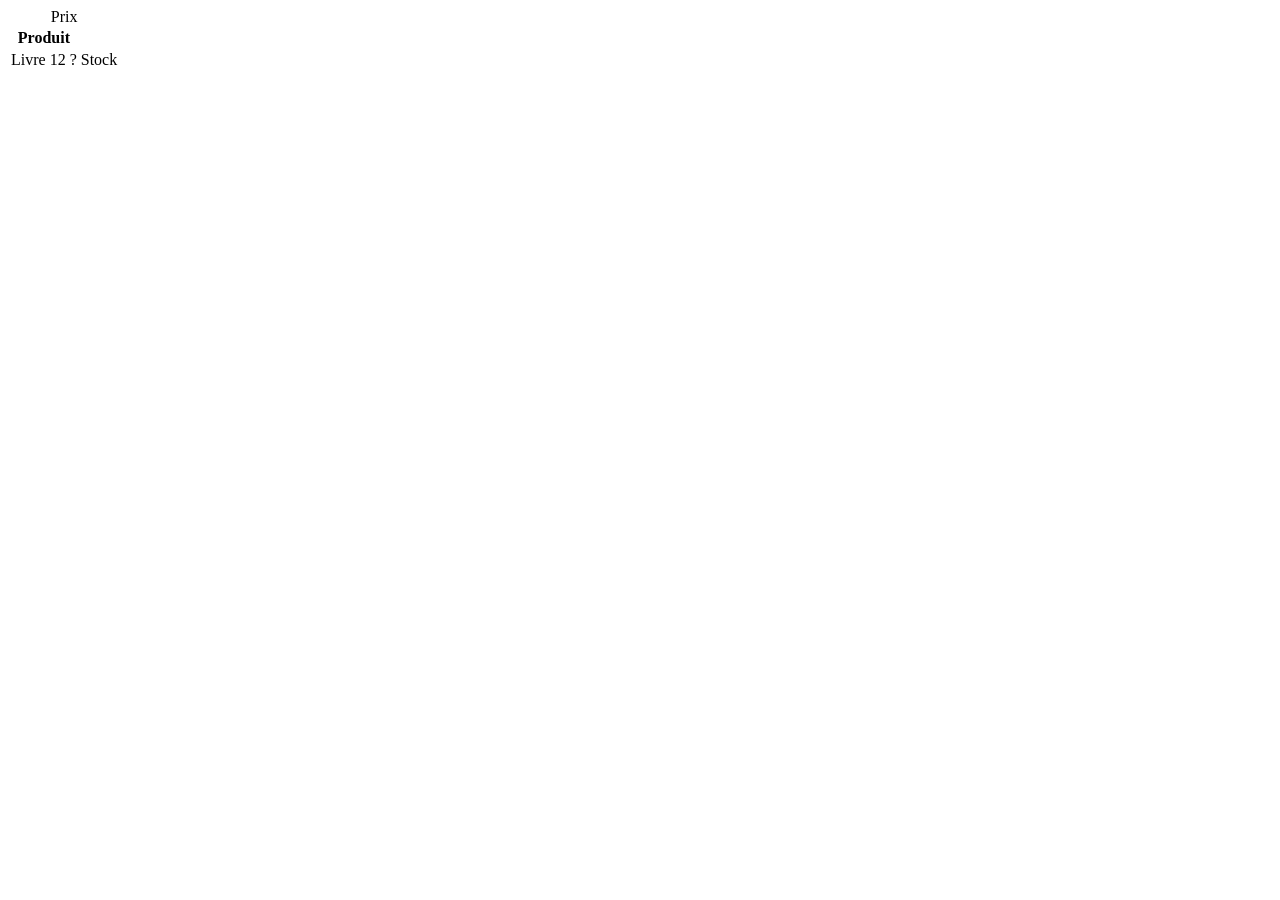
==== r40-colspanShort.html @ 297799e1 "Publish minimal R40 header-coverage reproductions" ====
<!doctype html><html lang="fr"><head><meta charset="utf-8"><title>R40 colspanShort</title></head><body><table id="target"><caption>Prix</caption><tr><th scope="col" colspan="2">Produit</th></tr><tr><td>Livre</td><td>12 ?</td><td>Stock</td></tr></table></body></html>
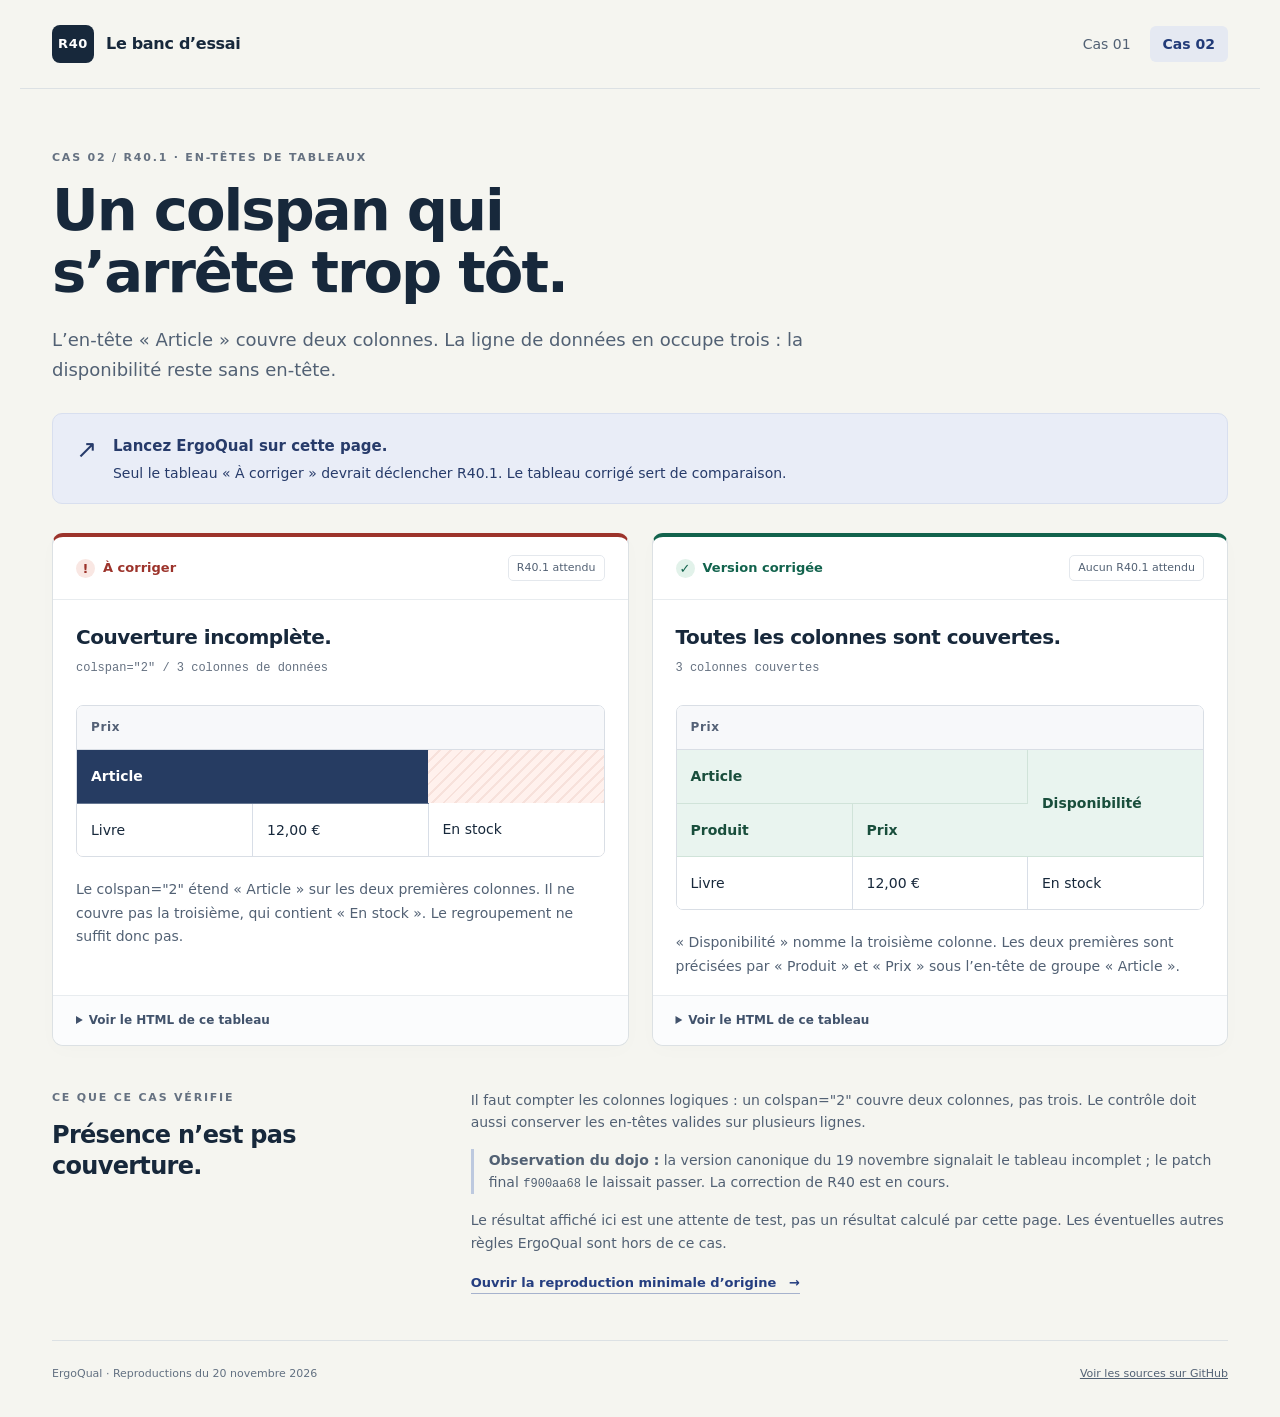
==== commit 73e1a0a9: "Explain R40 cases with styled broken and corrected comparisons" ====
--- a/r40-colspanShort.html
+++ b/r40-colspanShort.html
@@ -1 +1,31 @@
-<!doctype html><html lang="fr"><head><meta charset="utf-8"><title>R40 colspanShort</title></head><body><table id="target"><caption>Prix</caption><tr><th scope="col" colspan="2">Produit</th></tr><tr><td>Livre</td><td>12 ?</td><td>Stock</td></tr></table></body></html>+<!doctype html><html lang="fr"><head><meta charset="utf-8"><meta name="viewport" content="width=device-width,initial-scale=1"><title>Un colspan qui s’arrête trop tôt. — ErgoQual R40</title><link rel="stylesheet" href="demo.css"></head><body>
+<a class="skip" href="#main">Aller au contenu</a><header class="site-header"><a class="brand" href="./"><span class="brand-mark" aria-hidden="true">R40</span> Le banc d’essai</a><nav aria-label="Cas de test"><a href="r40-ragged.html" >Cas 01</a><a href="r40-colspanShort.html" aria-current="page">Cas 02</a></nav></header>
+<main id="main"><section class="intro"><p class="eyebrow">CAS 02 / R40.1 · EN-TÊTES DE TABLEAUX</p><h1>Un colspan qui s’arrête trop tôt.</h1><p class="lead">L’en-tête « Article » couvre deux colonnes. La ligne de données en occupe trois : la disponibilité reste sans en-tête.</p></section>
+<aside class="instructions" aria-label="Comment tester"><span class="step-number" aria-hidden="true">↗</span><div><strong>Lancez ErgoQual sur cette page.</strong><p>Seul le tableau « À corriger » devrait déclencher R40.1. Le tableau corrigé sert de comparaison.</p></div></aside>
+<div class="comparison"><section class="case-card bad" aria-labelledby="bad-title"><div class="card-head"><span class="state"><span aria-hidden="true">!</span> À corriger</span><span class="expected">R40.1 attendu</span></div>
+<div class="card-body"><h2 id="bad-title">Couverture incomplète.</h2><p class="metric">colspan="2" / 3 colonnes de données</p><div class="table-wrap"><table id="case-bad" class="demo-table three-cols"><caption>Prix</caption><tr><th scope="col" colspan="2">Article</th></tr><tr><td>Livre</td><td>12,00 €</td><td>En stock</td></tr></table></div><p class="why">Le colspan="2" étend « Article » sur les deux premières colonnes. Il ne couvre pas la troisième, qui contient « En stock ». Le regroupement ne suffit donc pas.</p></div>
+<details><summary>Voir le HTML de ce tableau</summary><pre><code>&lt;table&gt;
+  &lt;caption&gt;Prix&lt;/caption&gt;
+  &lt;tr&gt;
+    &lt;th scope="col" colspan="2"&gt;Article&lt;/th&gt;
+  &lt;/tr&gt;
+  &lt;tr&gt;
+    &lt;td&gt;Livre&lt;/td&gt;&lt;td&gt;12,00 €&lt;/td&gt;&lt;td&gt;En stock&lt;/td&gt;
+  &lt;/tr&gt;
+&lt;/table&gt;</code></pre></details></section><section class="case-card good" aria-labelledby="good-title"><div class="card-head"><span class="state"><span aria-hidden="true">✓</span> Version corrigée</span><span class="expected">Aucun R40.1 attendu</span></div>
+<div class="card-body"><h2 id="good-title">Toutes les colonnes sont couvertes.</h2><p class="metric">3 colonnes couvertes</p><div class="table-wrap"><table id="case-good" class="demo-table three-cols"><caption>Prix</caption><tr><th scope="colgroup" colspan="2">Article</th><th scope="col" rowspan="2">Disponibilité</th></tr><tr><th scope="col">Produit</th><th scope="col">Prix</th></tr><tr><td>Livre</td><td>12,00 €</td><td>En stock</td></tr></table></div><p class="why">« Disponibilité » nomme la troisième colonne. Les deux premières sont précisées par « Produit » et « Prix » sous l’en-tête de groupe « Article ».</p></div>
+<details><summary>Voir le HTML de ce tableau</summary><pre><code>&lt;table&gt;
+  &lt;caption&gt;Prix&lt;/caption&gt;
+  &lt;tr&gt;
+    &lt;th scope="colgroup" colspan="2"&gt;Article&lt;/th&gt;
+    &lt;th scope="col" rowspan="2"&gt;Disponibilité&lt;/th&gt;
+  &lt;/tr&gt;
+  &lt;tr&gt;
+    &lt;th scope="col"&gt;Produit&lt;/th&gt;
+    &lt;th scope="col"&gt;Prix&lt;/th&gt;
+  &lt;/tr&gt;
+  &lt;tr&gt;
+    &lt;td&gt;Livre&lt;/td&gt;&lt;td&gt;12,00 €&lt;/td&gt;&lt;td&gt;En stock&lt;/td&gt;
+  &lt;/tr&gt;
+&lt;/table&gt;</code></pre></details></section></div>
+<section class="explanation"><div><p class="eyebrow">CE QUE CE CAS VÉRIFIE</p><h2>Présence n’est pas couverture.</h2></div><div><p>Il faut compter les colonnes logiques : un colspan="2" couvre deux colonnes, pas trois. Le contrôle doit aussi conserver les en-têtes valides sur plusieurs lignes.</p><p class="observation"><strong>Observation du dojo :</strong> la version canonique du 19 novembre signalait le tableau incomplet ; le patch final <code>f900aa68</code> le laissait passer. La correction de R40 est en cours.</p><p>Le résultat affiché ici est une attente de test, pas un résultat calculé par cette page. Les éventuelles autres règles ErgoQual sont hors de ce cas.</p><a class="text-link" href="minimal/r40-colspanShort.html">Ouvrir la reproduction minimale d’origine <span aria-hidden="true">→</span></a></div></section></main><footer><span>ErgoQual · Reproductions du 20 novembre 2026</span><a href="https://github.com/suisoku/ergoqual-repros">Voir les sources sur GitHub</a></footer></body></html>
--- a/demo.css
+++ b/demo.css
@@ -0,0 +1,400 @@
+@charset "UTF-8";
+:root{
+  font-family:Inter,ui-sans-serif,system-ui,-apple-system,BlinkMacSystemFont,"Segoe UI",sans-serif;
+  color:#17283b;
+  background:#f5f5f0;
+  font-synthesis:none;
+  line-height:1.6;
+  font-weight:400;
+  --ink:#17283b;
+  --muted:#526174;
+  --line:#dce1e4;
+  --blue:#253e80;
+  --red:#9c332b;
+  --green:#12634d}
+  *{
+    box-sizing:border-box}
+    body{
+      margin:0}
+      a{
+        color:var(--blue)}
+        a:focus-visible,summary:focus-visible{
+          outline:3px solid #c26b12;
+          outline-offset:5px;
+          border-radius:3px}
+          .skip{
+            position:absolute;
+            left:16px;
+            top:-80px;
+            z-index:20;
+            padding:10px 18px;
+            background:white}
+            .skip:focus{
+              top:10px}
+              .site-header{
+                max-width:1240px;
+                margin:auto;
+                padding:25px 32px;
+                display:flex;
+                justify-content:space-between;
+                align-items:center;
+                border-bottom:1px solid var(--line);
+                gap:20px}
+                .brand{
+                  display:inline-flex;
+                  align-items:center;
+                  gap:12px;
+                  text-decoration:none;
+                  color:var(--ink);
+                  font-weight:750;
+                  letter-spacing:-.3px}
+                  .brand-mark{
+                    display:grid;
+                    place-items:center;
+                    background:var(--ink);
+                    color:white;
+                    width:42px;
+                    height:38px;
+                    border-radius:8px;
+                    font-size:13px;
+                    letter-spacing:.6px}
+                    .site-header nav{
+                      display:flex;
+                      gap:6px}
+                      .site-header nav a{
+                        padding:7px 13px;
+                        text-decoration:none;
+                        color:var(--muted);
+                        font-size:14px;
+                        border-radius:6px}
+                        .site-header nav a[aria-current]{
+                          background:#e5e9f2;
+                          color:#223b78;
+                          font-weight:700}
+                          main{
+                            max-width:1240px;
+                            margin:auto;
+                            padding:0 32px}
+                            .intro{
+                              padding:60px 0 29px;
+                              max-width:910px}
+                              .eyebrow{
+                                font-size:11px;
+                                font-weight:800;
+                                letter-spacing:1.8px;
+                                color:#657181;
+                                margin:0 0 13px}
+                                .intro h1{
+                                  font-size:clamp(2.15rem,4.5vw,3.7rem);
+                                  line-height:1.08;
+                                  letter-spacing:-2px;
+                                  font-weight:750;
+                                  margin:0 0 21px;
+                                  text-wrap:balance}
+                                  .lead{
+                                    font-size:18px;
+                                    line-height:1.65;
+                                    color:var(--muted);
+                                    max-width:760px;
+                                    margin:0}
+                                    .instructions{
+                                      display:flex;
+                                      align-items:flex-start;
+                                      gap:16px;
+                                      background:#e9edf7;
+                                      border:1px solid #d8dfef;
+                                      border-radius:10px;
+                                      padding:19px 23px;
+                                      margin:0 0 29px;
+                                      color:#273b6a}
+                                      .instructions strong{
+                                        font-size:15px}
+                                        .instructions p{
+                                          margin:3px 0 0;
+                                          font-size:14px;
+                                          line-height:1.6}
+                                          .step-number{
+                                            font-size:25px;
+                                            line-height:1.35}
+                                            .comparison{
+                                              display:grid;
+                                              grid-template-columns:minmax(0,1fr) minmax(0,1fr);
+                                              gap:23px;
+                                              align-items:stretch}
+                                              .case-card{
+                                                background:#fff;
+                                                border:1px solid var(--line);
+                                                border-top:4px solid var(--red);
+                                                border-radius:11px;
+                                                overflow:hidden;
+                                                display:flex;
+                                                flex-direction:column;
+                                                min-width:0;
+                                                box-shadow:0 5px 20px #14263c04}
+                                                .case-card.good{
+                                                  border-top-color:var(--green)}
+                                                  .card-head{
+                                                    display:flex;
+                                                    flex-wrap:wrap;
+                                                    justify-content:space-between;
+                                                    align-items:center;
+                                                    gap:10px;
+                                                    padding:18px 23px;
+                                                    border-bottom:1px solid #e8ecef;
+                                                    font-size:12px}
+                                                    .state{
+                                                      font-size:13px;
+                                                      font-weight:750;
+                                                      color:var(--red);
+                                                      display:flex;
+                                                      gap:8px;
+                                                      align-items:center}
+                                                      .state>span{
+                                                        width:19px;
+                                                        height:19px;
+                                                        border-radius:50%;
+                                                        background:#f9e7e3;
+                                                        display:grid;
+                                                        place-items:center;
+                                                        font-weight:800}
+                                                        .good .state{
+                                                          color:var(--green)}
+                                                          .good .state>span{
+                                                            background:#e2f2ea}
+                                                            .expected{
+                                                              border:1px solid #e4e8ed;
+                                                              border-radius:5px;
+                                                              padding:3px 8px;
+                                                              color:var(--muted);
+                                                              font-size:11px;
+                                                              white-space:nowrap}
+                                                              .card-body{
+                                                                padding:24px 23px 16px;
+                                                                flex:1}
+                                                                .card-body h2{
+                                                                  font-size:20px;
+                                                                  line-height:1.35;
+                                                                  letter-spacing:-.5px;
+                                                                  margin:0 0 8px}
+                                                                  .metric{
+                                                                    font-size:12px;
+                                                                    color:#657181;
+                                                                    margin:0 0 27px;
+                                                                    font-family:ui-monospace,SFMono-Regular,Consolas,monospace}
+                                                                    .table-wrap{
+                                                                      overflow-x:auto;
+                                                                      border:1px solid #d9dee5;
+                                                                      border-radius:7px;
+                                                                      margin:0 0 21px}
+                                                                      .demo-table{
+                                                                        border-collapse:collapse;
+                                                                        width:100%;
+                                                                        font-size:14px;
+                                                                        background:repeating-linear-gradient(-45deg,#fff1ed,#fff1ed 6px,#f7e1db 6px,#f7e1db 8px)}
+                                                                        .demo-table caption{
+                                                                          text-align:left;
+                                                                          padding:12px 14px;
+                                                                          font-size:12px;
+                                                                          font-weight:700;
+                                                                          letter-spacing:.6px;
+                                                                          color:#546176;
+                                                                          background:#f7f8fa;
+                                                                          border-bottom:1px solid #d9dee5}
+                                                                          .demo-table th,.demo-table td{
+                                                                            text-align:left;
+                                                                            padding:16px 14px;
+                                                                            line-height:1.45;
+                                                                            border-right:1px solid #d8dee7;
+                                                                            vertical-align:middle}
+                                                                            .demo-table th{
+                                                                              background:#263c62;
+                                                                              color:#fff;
+                                                                              font-weight:650;
+                                                                              border-bottom:1px solid #667792}
+                                                                              .demo-table td{
+                                                                                background:#fff;
+                                                                                border-bottom:1px solid #e1e5eb}
+                                                                                .demo-table tr:last-child td{
+                                                                                  border-bottom:0}
+                                                                                  .demo-table th:last-child,.demo-table td:last-child{
+                                                                                    border-right:0}
+                                                                                    .two-cols th,.two-cols td{
+                                                                                      width:50%}
+                                                                                      .three-cols td{
+                                                                                        width:33.333%}
+                                                                                        .three-cols th[colspan]{
+                                                                                          width:66.667%}
+                                                                                          .good .demo-table{
+                                                                                            background:#fff}
+                                                                                            .good .demo-table th{
+                                                                                              background:#e9f4ef;
+                                                                                              color:#194e3c;
+                                                                                              border-bottom-color:#d0e3d9;
+                                                                                              border-right-color:#d0e3d9}
+                                                                                              .why{
+                                                                                                margin:0;
+                                                                                                color:var(--muted);
+                                                                                                font-size:14px;
+                                                                                                line-height:1.7}
+                                                                                                .case-card details{
+                                                                                                  border-top:1px solid #e8ecef;
+                                                                                                  background:#fbfcfd}
+                                                                                                  .case-card summary{
+                                                                                                    cursor:pointer;
+                                                                                                    padding:15px 23px;
+                                                                                                    font-size:12px;
+                                                                                                    color:#41526b;
+                                                                                                    font-weight:650}
+                                                                                                    .case-card pre{
+                                                                                                      margin:0;
+                                                                                                      padding:0 23px 21px;
+                                                                                                      overflow:auto;
+                                                                                                      font-size:11px;
+                                                                                                      line-height:1.7;
+                                                                                                      color:#263c62;
+                                                                                                      tab-size:2}
+                                                                                                      .explanation{
+                                                                                                        display:grid;
+                                                                                                        grid-template-columns:1fr 2fr;
+                                                                                                        gap:40px;
+                                                                                                        padding:43px 0 45px;
+                                                                                                        border-bottom:1px solid var(--line)}
+                                                                                                        .explanation h2{
+                                                                                                          font-size:24px;
+                                                                                                          letter-spacing:-.7px;
+                                                                                                          line-height:1.3;
+                                                                                                          margin:0}
+                                                                                                          .explanation p:not(.eyebrow){
+                                                                                                            color:var(--muted);
+                                                                                                            font-size:14px;
+                                                                                                            margin:0 0 15px}
+                                                                                                            .explanation .observation{
+                                                                                                              border-left:3px solid #bdc9df;
+                                                                                                              padding-left:15px}
+                                                                                                              .explanation code{
+                                                                                                                font-family:ui-monospace,Consolas,monospace;
+                                                                                                                font-size:12px}
+                                                                                                                .text-link{
+                                                                                                                  font-size:13px;
+                                                                                                                  font-weight:700;
+                                                                                                                  text-decoration:none;
+                                                                                                                  border-bottom:1px solid #a6b2cd;
+                                                                                                                  padding-bottom:3px}
+                                                                                                                  .text-link>span{
+                                                                                                                    display:inline-block;
+                                                                                                                    margin-left:8px}
+                                                                                                                    footer{
+                                                                                                                      max-width:1240px;
+                                                                                                                      margin:auto;
+                                                                                                                      padding:24px 32px 35px;
+                                                                                                                      color:#627081;
+                                                                                                                      display:flex;
+                                                                                                                      flex-wrap:wrap;
+                                                                                                                      justify-content:space-between;
+                                                                                                                      gap:10px;
+                                                                                                                      font-size:11px}
+                                                                                                                      footer a{
+                                                                                                                        color:#526174}
+                                                                                                                        .test-links{
+                                                                                                                          display:grid;
+                                                                                                                          grid-template-columns:1fr 1fr;
+                                                                                                                          gap:23px;
+                                                                                                                          margin:0 0 29px}
+                                                                                                                          .test-link{
+                                                                                                                            display:block;
+                                                                                                                            background:white;
+                                                                                                                            color:var(--ink);
+                                                                                                                            text-decoration:none;
+                                                                                                                            border:1px solid var(--line);
+                                                                                                                            border-radius:11px;
+                                                                                                                            padding:30px;
+                                                                                                                            transition:border-color .15s}
+                                                                                                                            .test-link:hover{
+                                                                                                                              border-color:#8795b1}
+                                                                                                                              .test-link h2{
+                                                                                                                                font-size:25px;
+                                                                                                                                line-height:1.25;
+                                                                                                                                letter-spacing:-.7px;
+                                                                                                                                margin:14px 0}
+                                                                                                                                .test-link p{
+                                                                                                                                  font-size:14px;
+                                                                                                                                  line-height:1.7;
+                                                                                                                                  color:var(--muted);
+                                                                                                                                  margin-bottom:25px}
+                                                                                                                                  .test-link .text-link{
+                                                                                                                                    color:var(--blue)}
+                                                                                                                                    @media(max-width:820px){
+                                                                                                                                      .site-header{
+                                                                                                                                        padding:19px 23px}
+                                                                                                                                        main{
+                                                                                                                                          padding:0 23px}
+                                                                                                                                          .intro{
+                                                                                                                                            padding-top:40px}
+                                                                                                                                            .intro h1{
+                                                                                                                                              letter-spacing:-1.2px}
+                                                                                                                                              .comparison,.test-links{
+                                                                                                                                                grid-template-columns:1fr}
+                                                                                                                                                .explanation{
+                                                                                                                                                  grid-template-columns:1fr;
+                                                                                                                                                  gap:20px;
+                                                                                                                                                  padding-top:33px}
+                                                                                                                                                  footer{
+                                                                                                                                                    padding:24px 23px}
+                                                                                                                                                    .lead{
+                                                                                                                                                      font-size:16px}
+                                                                                                                                                      .card-head,.card-body{
+                                                                                                                                                        padding-left:20px;
+                                                                                                                                                        padding-right:20px}
+                                                                                                                                                        .card-body{
+                                                                                                                                                          padding-top:21px}
+                                                                                                                                                          .test-link{
+                                                                                                                                                            padding:25px}
+                                                                                                                                                          }
+                                                                                                                                                          @media(max-width:420px){
+                                                                                                                                                            .site-header{
+                                                                                                                                                              padding:17px 16px;
+                                                                                                                                                              gap:8px}
+                                                                                                                                                              .brand{
+                                                                                                                                                                font-size:13px;
+                                                                                                                                                                gap:8px}
+                                                                                                                                                                .brand-mark{
+                                                                                                                                                                  width:34px;
+                                                                                                                                                                  height:32px;
+                                                                                                                                                                  font-size:11px}
+                                                                                                                                                                  .site-header nav a{
+                                                                                                                                                                    font-size:12px;
+                                                                                                                                                                    padding:6px 9px}
+                                                                                                                                                                    main{
+                                                                                                                                                                      padding:0 16px}
+                                                                                                                                                                      .intro{
+                                                                                                                                                                        padding-top:34px}
+                                                                                                                                                                        .intro h1{
+                                                                                                                                                                          font-size:2.1rem}
+                                                                                                                                                                          .instructions{
+                                                                                                                                                                            padding:16px;
+                                                                                                                                                                            gap:10px}
+                                                                                                                                                                            .card-head{
+                                                                                                                                                                              padding:15px 16px}
+                                                                                                                                                                              .card-body{
+                                                                                                                                                                                padding:21px 16px 19px}
+                                                                                                                                                                                .demo-table th,.demo-table td{
+                                                                                                                                                                                  padding:13px 10px;
+                                                                                                                                                                                  font-size:12px}
+                                                                                                                                                                                  .metric{
+                                                                                                                                                                                    font-size:11px}
+                                                                                                                                                                                    .card-body h2{
+                                                                                                                                                                                      font-size:19px}
+                                                                                                                                                                                      .expected{
+                                                                                                                                                                                        font-size:10px}
+                                                                                                                                                                                        .eyebrow{
+                                                                                                                                                                                          letter-spacing:1.25px;
+                                                                                                                                                                                          font-size:10px}
+                                                                                                                                                                                          footer{
+                                                                                                                                                                                            padding:22px 16px}
+                                                                                                                                                                                            .explanation{
+                                                                                                                                                                                              gap:16px}
+                                                                                                                                                                                            }
+                                                                                                                                                                                            @media(prefers-reduced-motion:reduce){
+                                                                                                                                                                                              *{
+                                                                                                                                                                                                transition:none!important}
+                                                                                                                                                                                              }
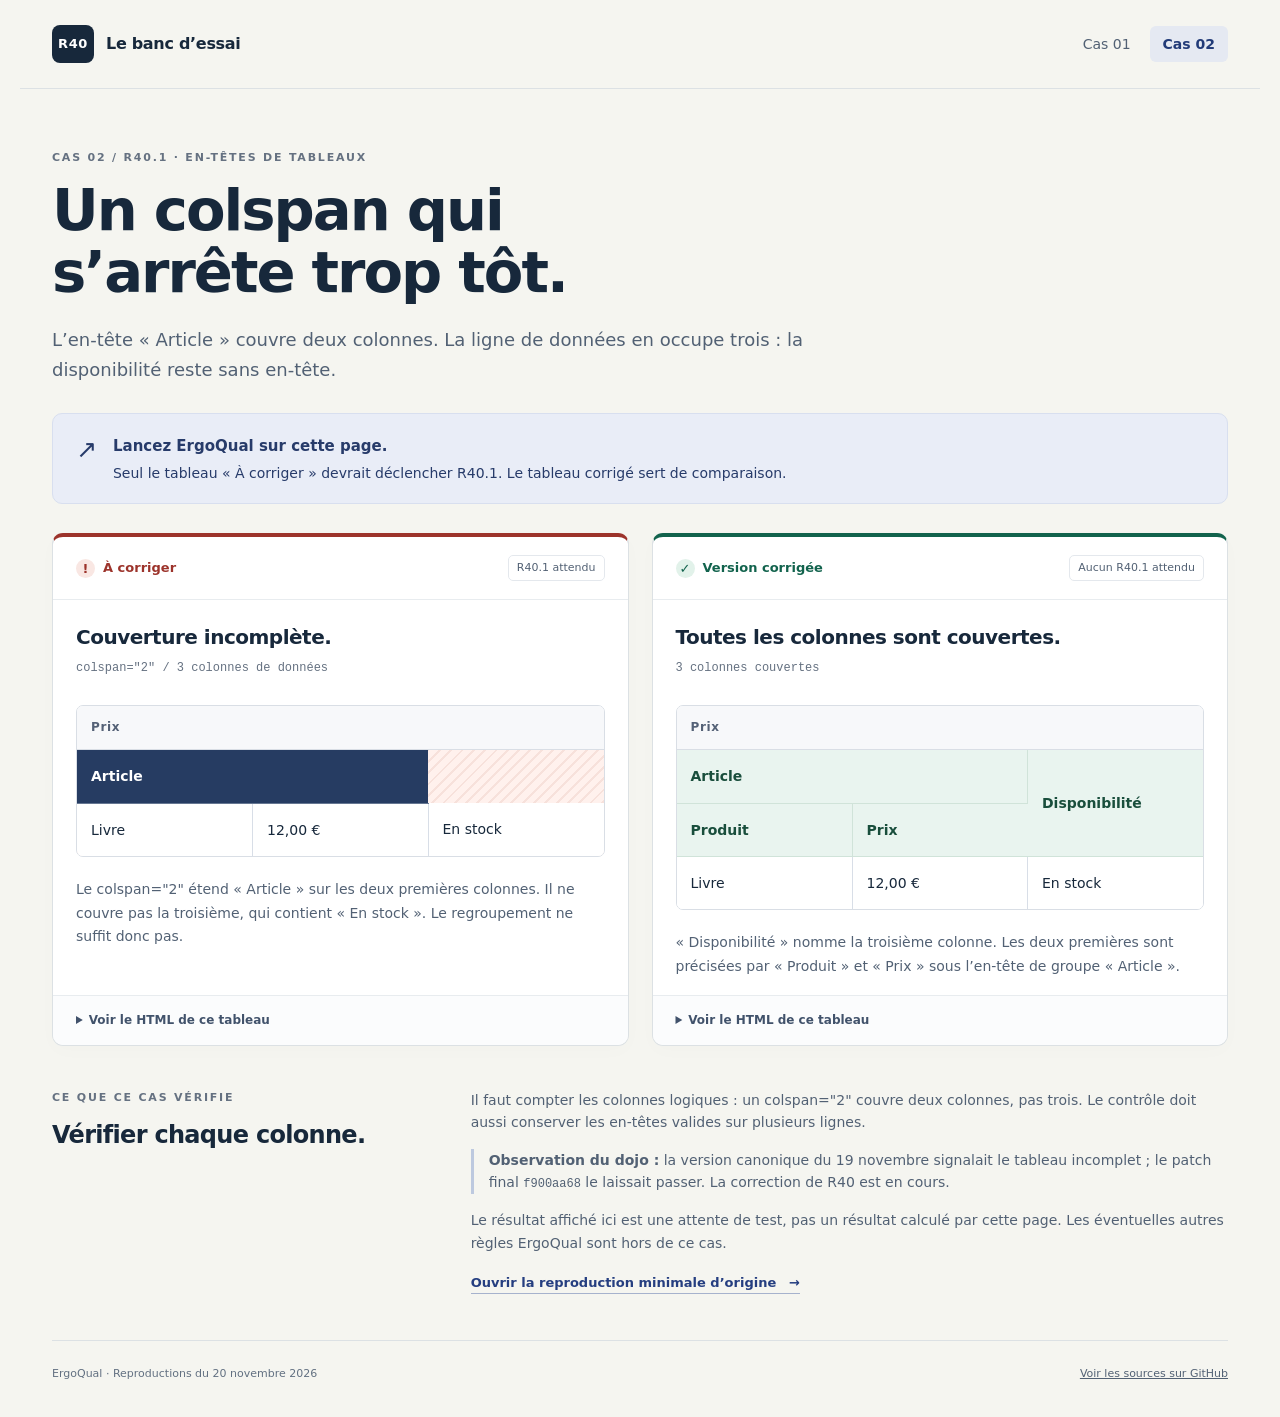
==== commit 7d5bc2c7: "Explain R40 cases with styled broken and corrected comparisons" ====
--- a/r40-colspanShort.html
+++ b/r40-colspanShort.html
@@ -28,4 +28,4 @@
     &lt;td&gt;Livre&lt;/td&gt;&lt;td&gt;12,00 €&lt;/td&gt;&lt;td&gt;En stock&lt;/td&gt;
   &lt;/tr&gt;
 &lt;/table&gt;</code></pre></details></section></div>
-<section class="explanation"><div><p class="eyebrow">CE QUE CE CAS VÉRIFIE</p><h2>Présence n’est pas couverture.</h2></div><div><p>Il faut compter les colonnes logiques : un colspan="2" couvre deux colonnes, pas trois. Le contrôle doit aussi conserver les en-têtes valides sur plusieurs lignes.</p><p class="observation"><strong>Observation du dojo :</strong> la version canonique du 19 novembre signalait le tableau incomplet ; le patch final <code>f900aa68</code> le laissait passer. La correction de R40 est en cours.</p><p>Le résultat affiché ici est une attente de test, pas un résultat calculé par cette page. Les éventuelles autres règles ErgoQual sont hors de ce cas.</p><a class="text-link" href="minimal/r40-colspanShort.html">Ouvrir la reproduction minimale d’origine <span aria-hidden="true">→</span></a></div></section></main><footer><span>ErgoQual · Reproductions du 20 novembre 2026</span><a href="https://github.com/suisoku/ergoqual-repros">Voir les sources sur GitHub</a></footer></body></html>
+<section class="explanation"><div><p class="eyebrow">CE QUE CE CAS VÉRIFIE</p><h2>Vérifier chaque colonne.</h2></div><div><p>Il faut compter les colonnes logiques : un colspan="2" couvre deux colonnes, pas trois. Le contrôle doit aussi conserver les en-têtes valides sur plusieurs lignes.</p><p class="observation"><strong>Observation du dojo :</strong> la version canonique du 19 novembre signalait le tableau incomplet ; le patch final <code>f900aa68</code> le laissait passer. La correction de R40 est en cours.</p><p>Le résultat affiché ici est une attente de test, pas un résultat calculé par cette page. Les éventuelles autres règles ErgoQual sont hors de ce cas.</p><a class="text-link" href="minimal/r40-colspanShort.html">Ouvrir la reproduction minimale d’origine <span aria-hidden="true">→</span></a></div></section></main><footer><span>ErgoQual · Reproductions du 20 novembre 2026</span><a href="https://github.com/suisoku/ergoqual-repros">Voir les sources sur GitHub</a></footer></body></html>
--- a/demo.css
+++ b/demo.css
@@ -11,390 +11,485 @@
   --line:#dce1e4;
   --blue:#253e80;
   --red:#9c332b;
-  --green:#12634d}
+  --green:#12634d
+}
+*{
+  box-sizing:border-box
+}
+body{
+  margin:0
+}
+a{
+  color:var(--blue)
+}
+a:focus-visible,summary:focus-visible{
+  outline:3px solid #c26b12;
+  outline-offset:5px;
+  border-radius:3px
+}
+.skip{
+  position:absolute;
+  left:16px;
+  top:-80px;
+  z-index:20;
+  padding:10px 18px;
+  background:white
+}
+.skip:focus{
+  top:10px
+}
+.site-header{
+  max-width:1240px;
+  margin:auto;
+  padding:25px 32px;
+  display:flex;
+  justify-content:space-between;
+  align-items:center;
+  border-bottom:1px solid var(--line);
+  gap:20px
+}
+.brand{
+  display:inline-flex;
+  align-items:center;
+  gap:12px;
+  text-decoration:none;
+  color:var(--ink);
+  font-weight:750;
+  letter-spacing:-.3px
+}
+.brand-mark{
+  display:grid;
+  place-items:center;
+  background:var(--ink);
+  color:white;
+  width:42px;
+  height:38px;
+  border-radius:8px;
+  font-size:13px;
+  letter-spacing:.6px
+}
+.site-header nav{
+  display:flex;
+  gap:6px
+}
+.site-header nav a{
+  padding:7px 13px;
+  text-decoration:none;
+  color:var(--muted);
+  font-size:14px;
+  border-radius:6px
+}
+.site-header nav a[aria-current]{
+  background:#e5e9f2;
+  color:#223b78;
+  font-weight:700
+}
+main{
+  max-width:1240px;
+  margin:auto;
+  padding:0 32px
+}
+.intro{
+  padding:60px 0 29px;
+  max-width:910px
+}
+.eyebrow{
+  font-size:11px;
+  font-weight:800;
+  letter-spacing:1.8px;
+  color:#657181;
+  margin:0 0 13px
+}
+.intro h1{
+  font-size:clamp(2.15rem,4.5vw,3.7rem);
+  line-height:1.08;
+  letter-spacing:-2px;
+  font-weight:750;
+  margin:0 0 21px;
+  text-wrap:balance
+}
+.lead{
+  font-size:18px;
+  line-height:1.65;
+  color:var(--muted);
+  max-width:760px;
+  margin:0
+}
+.instructions{
+  display:flex;
+  align-items:flex-start;
+  gap:16px;
+  background:#e9edf7;
+  border:1px solid #d8dfef;
+  border-radius:10px;
+  padding:19px 23px;
+  margin:0 0 29px;
+  color:#273b6a
+}
+.instructions strong{
+  font-size:15px
+}
+.instructions p{
+  margin:3px 0 0;
+  font-size:14px;
+  line-height:1.6
+}
+.step-number{
+  font-size:25px;
+  line-height:1.35
+}
+.comparison{
+  display:grid;
+  grid-template-columns:minmax(0,1fr) minmax(0,1fr);
+  gap:23px;
+  align-items:stretch
+}
+.case-card{
+  background:#fff;
+  border:1px solid var(--line);
+  border-top:4px solid var(--red);
+  border-radius:11px;
+  overflow:hidden;
+  display:flex;
+  flex-direction:column;
+  min-width:0;
+  box-shadow:0 5px 20px #14263c04
+}
+.case-card.good{
+  border-top-color:var(--green)
+}
+.card-head{
+  display:flex;
+  flex-wrap:wrap;
+  justify-content:space-between;
+  align-items:center;
+  gap:10px;
+  padding:18px 23px;
+  border-bottom:1px solid #e8ecef;
+  font-size:12px
+}
+.state{
+  font-size:13px;
+  font-weight:750;
+  color:var(--red);
+  display:flex;
+  gap:8px;
+  align-items:center
+}
+.state>span{
+  width:19px;
+  height:19px;
+  border-radius:50%;
+  background:#f9e7e3;
+  display:grid;
+  place-items:center;
+  font-weight:800
+}
+.good .state{
+  color:var(--green)
+}
+.good .state>span{
+  background:#e2f2ea
+}
+.expected{
+  border:1px solid #e4e8ed;
+  border-radius:5px;
+  padding:3px 8px;
+  color:var(--muted);
+  font-size:11px;
+  white-space:nowrap
+}
+.card-body{
+  padding:24px 23px 16px;
+  flex:1
+}
+.card-body h2{
+  font-size:20px;
+  line-height:1.35;
+  letter-spacing:-.5px;
+  margin:0 0 8px
+}
+.metric{
+  font-size:12px;
+  color:#657181;
+  margin:0 0 27px;
+  font-family:ui-monospace,SFMono-Regular,Consolas,monospace
+}
+.table-wrap{
+  overflow-x:auto;
+  border:1px solid #d9dee5;
+  border-radius:7px;
+  margin:0 0 21px
+}
+.demo-table{
+  border-collapse:collapse;
+  width:100%;
+  font-size:14px;
+  background:repeating-linear-gradient(-45deg,#fff1ed,#fff1ed 6px,#f7e1db 6px,#f7e1db 8px)
+}
+.demo-table caption{
+  text-align:left;
+  padding:12px 14px;
+  font-size:12px;
+  font-weight:700;
+  letter-spacing:.6px;
+  color:#546176;
+  background:#f7f8fa;
+  border-bottom:1px solid #d9dee5
+}
+.demo-table th,.demo-table td{
+  text-align:left;
+  padding:16px 14px;
+  line-height:1.45;
+  border-right:1px solid #d8dee7;
+  vertical-align:middle
+}
+.demo-table th{
+  background:#263c62;
+  color:#fff;
+  font-weight:650;
+  border-bottom:1px solid #667792
+}
+.demo-table td{
+  background:#fff;
+  border-bottom:1px solid #e1e5eb
+}
+.demo-table tr:last-child td{
+  border-bottom:0
+}
+.demo-table th:last-child,.demo-table td:last-child{
+  border-right:0
+}
+.two-cols th,.two-cols td{
+  width:50%
+}
+.three-cols td{
+  width:33.333%
+}
+.three-cols th[colspan]{
+  width:66.667%
+}
+.good .demo-table{
+  background:#fff
+}
+.good .demo-table th{
+  background:#e9f4ef;
+  color:#194e3c;
+  border-bottom-color:#d0e3d9;
+  border-right-color:#d0e3d9
+}
+.why{
+  margin:0;
+  color:var(--muted);
+  font-size:14px;
+  line-height:1.7
+}
+.case-card details{
+  border-top:1px solid #e8ecef;
+  background:#fbfcfd
+}
+.case-card summary{
+  cursor:pointer;
+  padding:15px 23px;
+  font-size:12px;
+  color:#41526b;
+  font-weight:650
+}
+.case-card pre{
+  margin:0;
+  padding:0 23px 21px;
+  overflow:auto;
+  font-size:11px;
+  line-height:1.7;
+  color:#263c62;
+  tab-size:2
+}
+.explanation{
+  display:grid;
+  grid-template-columns:1fr 2fr;
+  gap:40px;
+  padding:43px 0 45px;
+  border-bottom:1px solid var(--line)
+}
+.explanation h2{
+  font-size:24px;
+  letter-spacing:-.7px;
+  line-height:1.3;
+  margin:0
+}
+.explanation p:not(.eyebrow){
+  color:var(--muted);
+  font-size:14px;
+  margin:0 0 15px
+}
+.explanation .observation{
+  border-left:3px solid #bdc9df;
+  padding-left:15px
+}
+.explanation code{
+  font-family:ui-monospace,Consolas,monospace;
+  font-size:12px
+}
+.text-link{
+  font-size:13px;
+  font-weight:700;
+  text-decoration:none;
+  border-bottom:1px solid #a6b2cd;
+  padding-bottom:3px
+}
+.text-link>span{
+  display:inline-block;
+  margin-left:8px
+}
+footer{
+  max-width:1240px;
+  margin:auto;
+  padding:24px 32px 35px;
+  color:#627081;
+  display:flex;
+  flex-wrap:wrap;
+  justify-content:space-between;
+  gap:10px;
+  font-size:11px
+}
+footer a{
+  color:#526174
+}
+.test-links{
+  display:grid;
+  grid-template-columns:1fr 1fr;
+  gap:23px;
+  margin:0 0 29px
+}
+.test-link{
+  display:block;
+  background:white;
+  color:var(--ink);
+  text-decoration:none;
+  border:1px solid var(--line);
+  border-radius:11px;
+  padding:30px;
+  transition:border-color .15s
+}
+.test-link:hover{
+  border-color:#8795b1
+}
+.test-link h2{
+  font-size:25px;
+  line-height:1.25;
+  letter-spacing:-.7px;
+  margin:14px 0
+}
+.test-link p{
+  font-size:14px;
+  line-height:1.7;
+  color:var(--muted);
+  margin-bottom:25px
+}
+.test-link .text-link{
+  color:var(--blue)
+}
+@media(max-width:820px){
+  .site-header{
+    padding:19px 23px
+  }
+  main{
+    padding:0 23px
+  }
+  .intro{
+    padding-top:40px
+  }
+  .intro h1{
+    letter-spacing:-1.2px
+  }
+  .comparison,.test-links{
+    grid-template-columns:1fr
+  }
+  .explanation{
+    grid-template-columns:1fr;
+    gap:20px;
+    padding-top:33px
+  }
+  footer{
+    padding:24px 23px
+  }
+  .lead{
+    font-size:16px
+  }
+  .card-head,.card-body{
+    padding-left:20px;
+    padding-right:20px
+  }
+  .card-body{
+    padding-top:21px
+  }
+  .test-link{
+    padding:25px
+  }
+}
+@media(max-width:420px){
+  .site-header{
+    padding:17px 16px;
+    gap:8px
+  }
+  .brand{
+    font-size:13px;
+    gap:8px
+  }
+  .brand-mark{
+    width:34px;
+    height:32px;
+    font-size:11px
+  }
+  .site-header nav a{
+    font-size:12px;
+    padding:6px 9px
+  }
+  main{
+    padding:0 16px
+  }
+  .intro{
+    padding-top:34px
+  }
+  .intro h1{
+    font-size:2.1rem
+  }
+  .instructions{
+    padding:16px;
+    gap:10px
+  }
+  .card-head{
+    padding:15px 16px
+  }
+  .card-body{
+    padding:21px 16px 19px
+  }
+  .demo-table th,.demo-table td{
+    padding:13px 10px;
+    font-size:12px
+  }
+  .metric{
+    font-size:11px
+  }
+  .card-body h2{
+    font-size:19px
+  }
+  .expected{
+    font-size:10px
+  }
+  .eyebrow{
+    letter-spacing:1.25px;
+    font-size:10px
+  }
+  footer{
+    padding:22px 16px
+  }
+  .explanation{
+    gap:16px
+  }
+}
+@media(prefers-reduced-motion:reduce){
   *{
-    box-sizing:border-box}
-    body{
-      margin:0}
-      a{
-        color:var(--blue)}
-        a:focus-visible,summary:focus-visible{
-          outline:3px solid #c26b12;
-          outline-offset:5px;
-          border-radius:3px}
-          .skip{
-            position:absolute;
-            left:16px;
-            top:-80px;
-            z-index:20;
-            padding:10px 18px;
-            background:white}
-            .skip:focus{
-              top:10px}
-              .site-header{
-                max-width:1240px;
-                margin:auto;
-                padding:25px 32px;
-                display:flex;
-                justify-content:space-between;
-                align-items:center;
-                border-bottom:1px solid var(--line);
-                gap:20px}
-                .brand{
-                  display:inline-flex;
-                  align-items:center;
-                  gap:12px;
-                  text-decoration:none;
-                  color:var(--ink);
-                  font-weight:750;
-                  letter-spacing:-.3px}
-                  .brand-mark{
-                    display:grid;
-                    place-items:center;
-                    background:var(--ink);
-                    color:white;
-                    width:42px;
-                    height:38px;
-                    border-radius:8px;
-                    font-size:13px;
-                    letter-spacing:.6px}
-                    .site-header nav{
-                      display:flex;
-                      gap:6px}
-                      .site-header nav a{
-                        padding:7px 13px;
-                        text-decoration:none;
-                        color:var(--muted);
-                        font-size:14px;
-                        border-radius:6px}
-                        .site-header nav a[aria-current]{
-                          background:#e5e9f2;
-                          color:#223b78;
-                          font-weight:700}
-                          main{
-                            max-width:1240px;
-                            margin:auto;
-                            padding:0 32px}
-                            .intro{
-                              padding:60px 0 29px;
-                              max-width:910px}
-                              .eyebrow{
-                                font-size:11px;
-                                font-weight:800;
-                                letter-spacing:1.8px;
-                                color:#657181;
-                                margin:0 0 13px}
-                                .intro h1{
-                                  font-size:clamp(2.15rem,4.5vw,3.7rem);
-                                  line-height:1.08;
-                                  letter-spacing:-2px;
-                                  font-weight:750;
-                                  margin:0 0 21px;
-                                  text-wrap:balance}
-                                  .lead{
-                                    font-size:18px;
-                                    line-height:1.65;
-                                    color:var(--muted);
-                                    max-width:760px;
-                                    margin:0}
-                                    .instructions{
-                                      display:flex;
-                                      align-items:flex-start;
-                                      gap:16px;
-                                      background:#e9edf7;
-                                      border:1px solid #d8dfef;
-                                      border-radius:10px;
-                                      padding:19px 23px;
-                                      margin:0 0 29px;
-                                      color:#273b6a}
-                                      .instructions strong{
-                                        font-size:15px}
-                                        .instructions p{
-                                          margin:3px 0 0;
-                                          font-size:14px;
-                                          line-height:1.6}
-                                          .step-number{
-                                            font-size:25px;
-                                            line-height:1.35}
-                                            .comparison{
-                                              display:grid;
-                                              grid-template-columns:minmax(0,1fr) minmax(0,1fr);
-                                              gap:23px;
-                                              align-items:stretch}
-                                              .case-card{
-                                                background:#fff;
-                                                border:1px solid var(--line);
-                                                border-top:4px solid var(--red);
-                                                border-radius:11px;
-                                                overflow:hidden;
-                                                display:flex;
-                                                flex-direction:column;
-                                                min-width:0;
-                                                box-shadow:0 5px 20px #14263c04}
-                                                .case-card.good{
-                                                  border-top-color:var(--green)}
-                                                  .card-head{
-                                                    display:flex;
-                                                    flex-wrap:wrap;
-                                                    justify-content:space-between;
-                                                    align-items:center;
-                                                    gap:10px;
-                                                    padding:18px 23px;
-                                                    border-bottom:1px solid #e8ecef;
-                                                    font-size:12px}
-                                                    .state{
-                                                      font-size:13px;
-                                                      font-weight:750;
-                                                      color:var(--red);
-                                                      display:flex;
-                                                      gap:8px;
-                                                      align-items:center}
-                                                      .state>span{
-                                                        width:19px;
-                                                        height:19px;
-                                                        border-radius:50%;
-                                                        background:#f9e7e3;
-                                                        display:grid;
-                                                        place-items:center;
-                                                        font-weight:800}
-                                                        .good .state{
-                                                          color:var(--green)}
-                                                          .good .state>span{
-                                                            background:#e2f2ea}
-                                                            .expected{
-                                                              border:1px solid #e4e8ed;
-                                                              border-radius:5px;
-                                                              padding:3px 8px;
-                                                              color:var(--muted);
-                                                              font-size:11px;
-                                                              white-space:nowrap}
-                                                              .card-body{
-                                                                padding:24px 23px 16px;
-                                                                flex:1}
-                                                                .card-body h2{
-                                                                  font-size:20px;
-                                                                  line-height:1.35;
-                                                                  letter-spacing:-.5px;
-                                                                  margin:0 0 8px}
-                                                                  .metric{
-                                                                    font-size:12px;
-                                                                    color:#657181;
-                                                                    margin:0 0 27px;
-                                                                    font-family:ui-monospace,SFMono-Regular,Consolas,monospace}
-                                                                    .table-wrap{
-                                                                      overflow-x:auto;
-                                                                      border:1px solid #d9dee5;
-                                                                      border-radius:7px;
-                                                                      margin:0 0 21px}
-                                                                      .demo-table{
-                                                                        border-collapse:collapse;
-                                                                        width:100%;
-                                                                        font-size:14px;
-                                                                        background:repeating-linear-gradient(-45deg,#fff1ed,#fff1ed 6px,#f7e1db 6px,#f7e1db 8px)}
-                                                                        .demo-table caption{
-                                                                          text-align:left;
-                                                                          padding:12px 14px;
-                                                                          font-size:12px;
-                                                                          font-weight:700;
-                                                                          letter-spacing:.6px;
-                                                                          color:#546176;
-                                                                          background:#f7f8fa;
-                                                                          border-bottom:1px solid #d9dee5}
-                                                                          .demo-table th,.demo-table td{
-                                                                            text-align:left;
-                                                                            padding:16px 14px;
-                                                                            line-height:1.45;
-                                                                            border-right:1px solid #d8dee7;
-                                                                            vertical-align:middle}
-                                                                            .demo-table th{
-                                                                              background:#263c62;
-                                                                              color:#fff;
-                                                                              font-weight:650;
-                                                                              border-bottom:1px solid #667792}
-                                                                              .demo-table td{
-                                                                                background:#fff;
-                                                                                border-bottom:1px solid #e1e5eb}
-                                                                                .demo-table tr:last-child td{
-                                                                                  border-bottom:0}
-                                                                                  .demo-table th:last-child,.demo-table td:last-child{
-                                                                                    border-right:0}
-                                                                                    .two-cols th,.two-cols td{
-                                                                                      width:50%}
-                                                                                      .three-cols td{
-                                                                                        width:33.333%}
-                                                                                        .three-cols th[colspan]{
-                                                                                          width:66.667%}
-                                                                                          .good .demo-table{
-                                                                                            background:#fff}
-                                                                                            .good .demo-table th{
-                                                                                              background:#e9f4ef;
-                                                                                              color:#194e3c;
-                                                                                              border-bottom-color:#d0e3d9;
-                                                                                              border-right-color:#d0e3d9}
-                                                                                              .why{
-                                                                                                margin:0;
-                                                                                                color:var(--muted);
-                                                                                                font-size:14px;
-                                                                                                line-height:1.7}
-                                                                                                .case-card details{
-                                                                                                  border-top:1px solid #e8ecef;
-                                                                                                  background:#fbfcfd}
-                                                                                                  .case-card summary{
-                                                                                                    cursor:pointer;
-                                                                                                    padding:15px 23px;
-                                                                                                    font-size:12px;
-                                                                                                    color:#41526b;
-                                                                                                    font-weight:650}
-                                                                                                    .case-card pre{
-                                                                                                      margin:0;
-                                                                                                      padding:0 23px 21px;
-                                                                                                      overflow:auto;
-                                                                                                      font-size:11px;
-                                                                                                      line-height:1.7;
-                                                                                                      color:#263c62;
-                                                                                                      tab-size:2}
-                                                                                                      .explanation{
-                                                                                                        display:grid;
-                                                                                                        grid-template-columns:1fr 2fr;
-                                                                                                        gap:40px;
-                                                                                                        padding:43px 0 45px;
-                                                                                                        border-bottom:1px solid var(--line)}
-                                                                                                        .explanation h2{
-                                                                                                          font-size:24px;
-                                                                                                          letter-spacing:-.7px;
-                                                                                                          line-height:1.3;
-                                                                                                          margin:0}
-                                                                                                          .explanation p:not(.eyebrow){
-                                                                                                            color:var(--muted);
-                                                                                                            font-size:14px;
-                                                                                                            margin:0 0 15px}
-                                                                                                            .explanation .observation{
-                                                                                                              border-left:3px solid #bdc9df;
-                                                                                                              padding-left:15px}
-                                                                                                              .explanation code{
-                                                                                                                font-family:ui-monospace,Consolas,monospace;
-                                                                                                                font-size:12px}
-                                                                                                                .text-link{
-                                                                                                                  font-size:13px;
-                                                                                                                  font-weight:700;
-                                                                                                                  text-decoration:none;
-                                                                                                                  border-bottom:1px solid #a6b2cd;
-                                                                                                                  padding-bottom:3px}
-                                                                                                                  .text-link>span{
-                                                                                                                    display:inline-block;
-                                                                                                                    margin-left:8px}
-                                                                                                                    footer{
-                                                                                                                      max-width:1240px;
-                                                                                                                      margin:auto;
-                                                                                                                      padding:24px 32px 35px;
-                                                                                                                      color:#627081;
-                                                                                                                      display:flex;
-                                                                                                                      flex-wrap:wrap;
-                                                                                                                      justify-content:space-between;
-                                                                                                                      gap:10px;
-                                                                                                                      font-size:11px}
-                                                                                                                      footer a{
-                                                                                                                        color:#526174}
-                                                                                                                        .test-links{
-                                                                                                                          display:grid;
-                                                                                                                          grid-template-columns:1fr 1fr;
-                                                                                                                          gap:23px;
-                                                                                                                          margin:0 0 29px}
-                                                                                                                          .test-link{
-                                                                                                                            display:block;
-                                                                                                                            background:white;
-                                                                                                                            color:var(--ink);
-                                                                                                                            text-decoration:none;
-                                                                                                                            border:1px solid var(--line);
-                                                                                                                            border-radius:11px;
-                                                                                                                            padding:30px;
-                                                                                                                            transition:border-color .15s}
-                                                                                                                            .test-link:hover{
-                                                                                                                              border-color:#8795b1}
-                                                                                                                              .test-link h2{
-                                                                                                                                font-size:25px;
-                                                                                                                                line-height:1.25;
-                                                                                                                                letter-spacing:-.7px;
-                                                                                                                                margin:14px 0}
-                                                                                                                                .test-link p{
-                                                                                                                                  font-size:14px;
-                                                                                                                                  line-height:1.7;
-                                                                                                                                  color:var(--muted);
-                                                                                                                                  margin-bottom:25px}
-                                                                                                                                  .test-link .text-link{
-                                                                                                                                    color:var(--blue)}
-                                                                                                                                    @media(max-width:820px){
-                                                                                                                                      .site-header{
-                                                                                                                                        padding:19px 23px}
-                                                                                                                                        main{
-                                                                                                                                          padding:0 23px}
-                                                                                                                                          .intro{
-                                                                                                                                            padding-top:40px}
-                                                                                                                                            .intro h1{
-                                                                                                                                              letter-spacing:-1.2px}
-                                                                                                                                              .comparison,.test-links{
-                                                                                                                                                grid-template-columns:1fr}
-                                                                                                                                                .explanation{
-                                                                                                                                                  grid-template-columns:1fr;
-                                                                                                                                                  gap:20px;
-                                                                                                                                                  padding-top:33px}
-                                                                                                                                                  footer{
-                                                                                                                                                    padding:24px 23px}
-                                                                                                                                                    .lead{
-                                                                                                                                                      font-size:16px}
-                                                                                                                                                      .card-head,.card-body{
-                                                                                                                                                        padding-left:20px;
-                                                                                                                                                        padding-right:20px}
-                                                                                                                                                        .card-body{
-                                                                                                                                                          padding-top:21px}
-                                                                                                                                                          .test-link{
-                                                                                                                                                            padding:25px}
-                                                                                                                                                          }
-                                                                                                                                                          @media(max-width:420px){
-                                                                                                                                                            .site-header{
-                                                                                                                                                              padding:17px 16px;
-                                                                                                                                                              gap:8px}
-                                                                                                                                                              .brand{
-                                                                                                                                                                font-size:13px;
-                                                                                                                                                                gap:8px}
-                                                                                                                                                                .brand-mark{
-                                                                                                                                                                  width:34px;
-                                                                                                                                                                  height:32px;
-                                                                                                                                                                  font-size:11px}
-                                                                                                                                                                  .site-header nav a{
-                                                                                                                                                                    font-size:12px;
-                                                                                                                                                                    padding:6px 9px}
-                                                                                                                                                                    main{
-                                                                                                                                                                      padding:0 16px}
-                                                                                                                                                                      .intro{
-                                                                                                                                                                        padding-top:34px}
-                                                                                                                                                                        .intro h1{
-                                                                                                                                                                          font-size:2.1rem}
-                                                                                                                                                                          .instructions{
-                                                                                                                                                                            padding:16px;
-                                                                                                                                                                            gap:10px}
-                                                                                                                                                                            .card-head{
-                                                                                                                                                                              padding:15px 16px}
-                                                                                                                                                                              .card-body{
-                                                                                                                                                                                padding:21px 16px 19px}
-                                                                                                                                                                                .demo-table th,.demo-table td{
-                                                                                                                                                                                  padding:13px 10px;
-                                                                                                                                                                                  font-size:12px}
-                                                                                                                                                                                  .metric{
-                                                                                                                                                                                    font-size:11px}
-                                                                                                                                                                                    .card-body h2{
-                                                                                                                                                                                      font-size:19px}
-                                                                                                                                                                                      .expected{
-                                                                                                                                                                                        font-size:10px}
-                                                                                                                                                                                        .eyebrow{
-                                                                                                                                                                                          letter-spacing:1.25px;
-                                                                                                                                                                                          font-size:10px}
-                                                                                                                                                                                          footer{
-                                                                                                                                                                                            padding:22px 16px}
-                                                                                                                                                                                            .explanation{
-                                                                                                                                                                                              gap:16px}
-                                                                                                                                                                                            }
-                                                                                                                                                                                            @media(prefers-reduced-motion:reduce){
-                                                                                                                                                                                              *{
-                                                                                                                                                                                                transition:none!important}
-                                                                                                                                                                                              }
+    transition:none!important
+  }
+}
